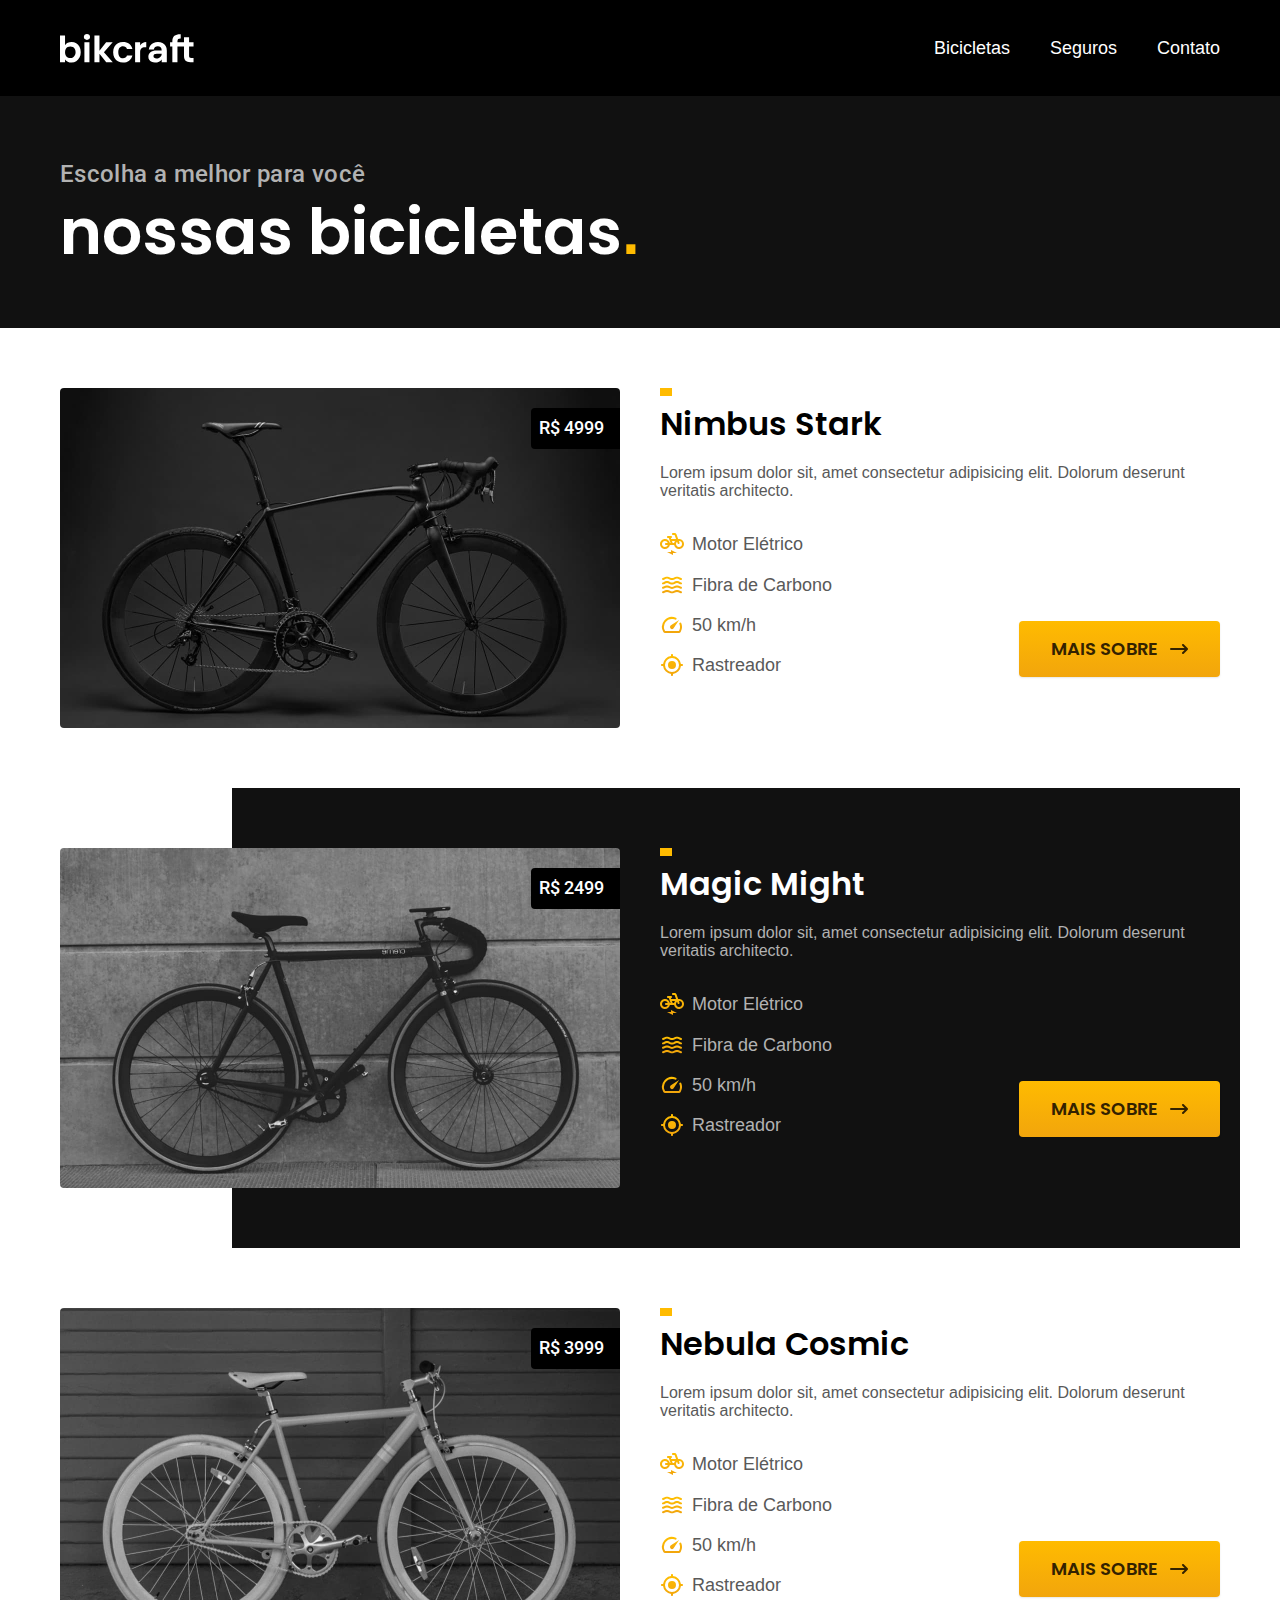
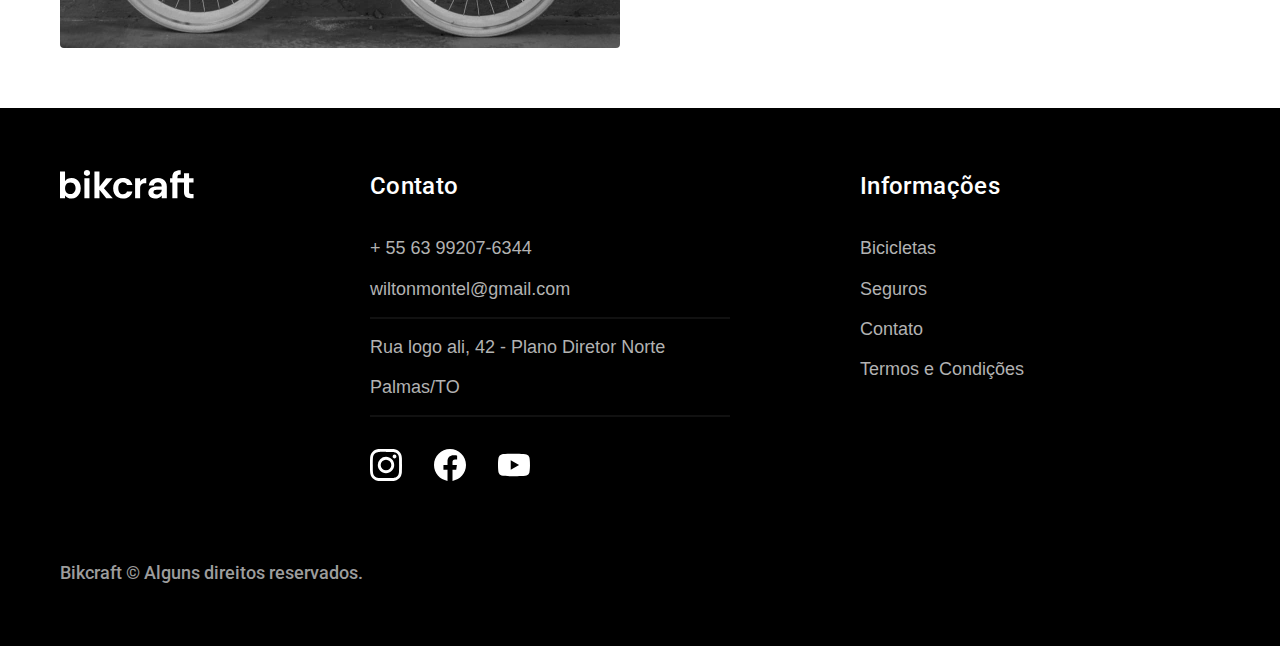
==== bicicletas.html @ 29e3672d "update página bicicletas" ====
<!DOCTYPE html>
<html lang="pt-br">

<head>
  <meta charset="UTF-8">
  <meta http-equiv="X-UA-Compatible" content="IE=edge">
  <meta name="viewport" content="width=device-width, initial-scale=1.0">
  <title>Bicicletas | Bikcraft</title>
  <meta name="description" content="Bicicletas">
  <!-- Css import -->
  <link rel="stylesheet" href="./css/style.css">
  <!-- Fontes -->
  <link rel="preconnect" href="https://fonts.googleapis.com">
  <link rel="preconnect" href="https://fonts.gstatic.com" crossorigin>
  <link href="https://fonts.googleapis.com/css2?family=Merriweather:ital,wght@1,900&family=Poppins:wght@400;600&family=Roboto:wght@400;500&display=swap" rel="stylesheet">
</head>

<body id="bicicletas">
  <header class="header-bg">
    <div class="header container">
      <a href="./">
        <img src="./img/bikcraft.svg" alt="Bikcraft">
      </a>
      <nav aria-label="primaria">
        <ul class="header-menu font-1-m">
          <li><a href="./bicicletas.html">Bicicletas</a></li>
          <li><a href="./seguros">Seguros</a></li>
          <li><a href="./contato">Contato</a></li>
        </ul>
      </nav>
    </div>
  </header>

  <main>
    <div class="titulo-bg">
      <div class="titulo container">
        <p class="font-2-g-b cor-c5">Escolha a melhor para você</p>
        <h1 class="font-1-xgg cor-c0">nossas bicicletas<span class="cor-p1">.</span></h1>
      </div>
    </div>


    <div class="bicicletas container">
      <div class="bicicletas-imagem">
        <img src="./img/bicicletas/nimbus.jpg" alt="Bicicleta preta">
        <span class="font-2-m cor-c0">R$ 4999</span>
      </div>
      <div class="bicicletas-conteudo">
        <h2 class="font-1-gg">Nimbus Stark</h2>
        <p class="font-s-p cor-c8">Lorem ipsum dolor sit, amet consectetur adipisicing elit. Dolorum deserunt veritatis architecto.</p>
        <ul class="font-1-m cor-c8">
          <li><img src="./img/icones/eletrica.svg" alt="">
            Motor Elétrico
          </li>
          <li><img src="./img/icones/carbono.svg" alt="">
            Fibra de Carbono
          </li>
          <li><img src="./img/icones/velocidade.svg" alt="">
            50 km/h
          </li>
          <li><img src="./img/icones/rastreador.svg" alt="">
            Rastreador
          </li>
        </ul>
        <a class="botao seta" href="./bicicletas/nimbus.html">Mais Sobre</a>
      </div>
    </div>

    <div class="bicicletas-bg container">
      <div class="bicicletas">
        <div class="bicicletas-imagem">
          <img src="./img/bicicletas/magic.jpg" alt="Bicicleta preta">
          <span class="font-2-m cor-c0">R$ 2499</span>
        </div>
        <div class="bicicletas-conteudo">
          <h2 class="font-1-gg cor-c0">Magic Might</h2>
          <p class="font-s-p cor-c5">Lorem ipsum dolor sit, amet consectetur adipisicing elit. Dolorum deserunt veritatis architecto.</p>
          <ul class="font-1-m cor-c5">
            <li><img src="./img/icones/eletrica.svg" alt="">
              Motor Elétrico
            </li>
            <li><img src="./img/icones/carbono.svg" alt="">
              Fibra de Carbono
            </li>
            <li><img src="./img/icones/velocidade.svg" alt="">
              50 km/h
            </li>
            <li><img src="./img/icones/rastreador.svg" alt="">
              Rastreador
            </li>
          </ul>
          <a class="botao seta" href="./bicicletas/magic.html">Mais Sobre</a>
        </div>
      </div>
    </div>

    <div class="bicicletas container">
      <div class="bicicletas-imagem">
        <img src="./img/bicicletas/nebula.jpg" alt="Bicicleta preta">
        <span class="font-2-m cor-c0">R$ 3999</span>
      </div>
      <div class="bicicletas-conteudo">
        <h2 class="font-1-gg">Nebula Cosmic</h2>
        <p class="font-s-p cor-c8">Lorem ipsum dolor sit, amet consectetur adipisicing elit. Dolorum deserunt veritatis architecto.</p>
        <ul class="font-1-m cor-c8">
          <li><img src="./img/icones/eletrica.svg" alt="">
            Motor Elétrico
          </li>
          <li><img src="./img/icones/carbono.svg" alt="">
            Fibra de Carbono
          </li>
          <li><img src="./img/icones/velocidade.svg" alt="">
            50 km/h
          </li>
          <li><img src="./img/icones/rastreador.svg" alt="">
            Rastreador
          </li>
        </ul>
        <a class="botao seta" href="./bicicletas/nebula.html">Mais Sobre</a>
      </div>
    </div>


  </main>


  <footer class="footer-bg">
    <div class="footer container">
      <img src="./img/bikcraft.svg" alt="Bikcraft">
      <div class="footer-contato">
        <h3 class="font-2-g-b cor-c0">Contato</h3>
        <ul class="font-2-m cor-c5">
          <li><a href="tel:+556399207-6344">+ 55 63 99207-6344</a></li>
          <li><a href="mailto:wiltonmontel@gmail.com">wiltonmontel@gmail.com</a></li>
          <li>Rua logo ali, 42 - Plano Diretor Norte</li>
          <li>Palmas/TO</li>
        </ul>

        <div class="footer-redes">
          <a href="./">
            <img src="./img/redes/instagram.svg" alt="instagram">
          </a>
          <a href="./">
            <img src="./img/redes/facebook.svg" alt="Facebook">
          </a>
          <a href="./">
            <img src="./img/redes/youtube.svg" alt="Youtuber">
          </a>
        </div>

      </div>
      <div class="footer-informacoes">
        <h3 class="font-2-g-b cor-c0">Informações</h3>
        <nav>
          <ul class="font-1-m cor-c5">
            <li><a href="./bicicletas">Bicicletas</a></li>
            <li><a href="./seguros">Seguros</a></li>
            <li><a href="./contato">Contato</a></li>
            <li><a href="./termos">Termos e Condições</a></li>
          </ul>
        </nav>
      </div>
      <p class="footer-copy font-2-m cor-c6">Bikcraft © Alguns direitos reservados.</p>
    </div>
  </footer>
</body>

</html>
---- css/style.css ----
@import "./global/global.css";
@import "./utilidades/tipografia.css";

/* Header - Cabeçalho */
@import "./global/header.css";

/* Rodapé */
@import "./global/footer.css";

/* Utilidades */
@import "./utilidades/componentes.css";
@import "./utilidades/cores.css";

/* Home */
@import "./home/introducao.css";
@import "./home/tecnologia.css";
@import "./home/parceiros.css";
@import "./home/depoimento.css";

/* Bicicletas */
@import "./bicicletas/bicicletas-lista.css";
@import "./bicicletas/bicicletas.css";

/* Seguros */
@import "./seguros/seguros.css";

/* Termos */
@import "./termos/termos.css";
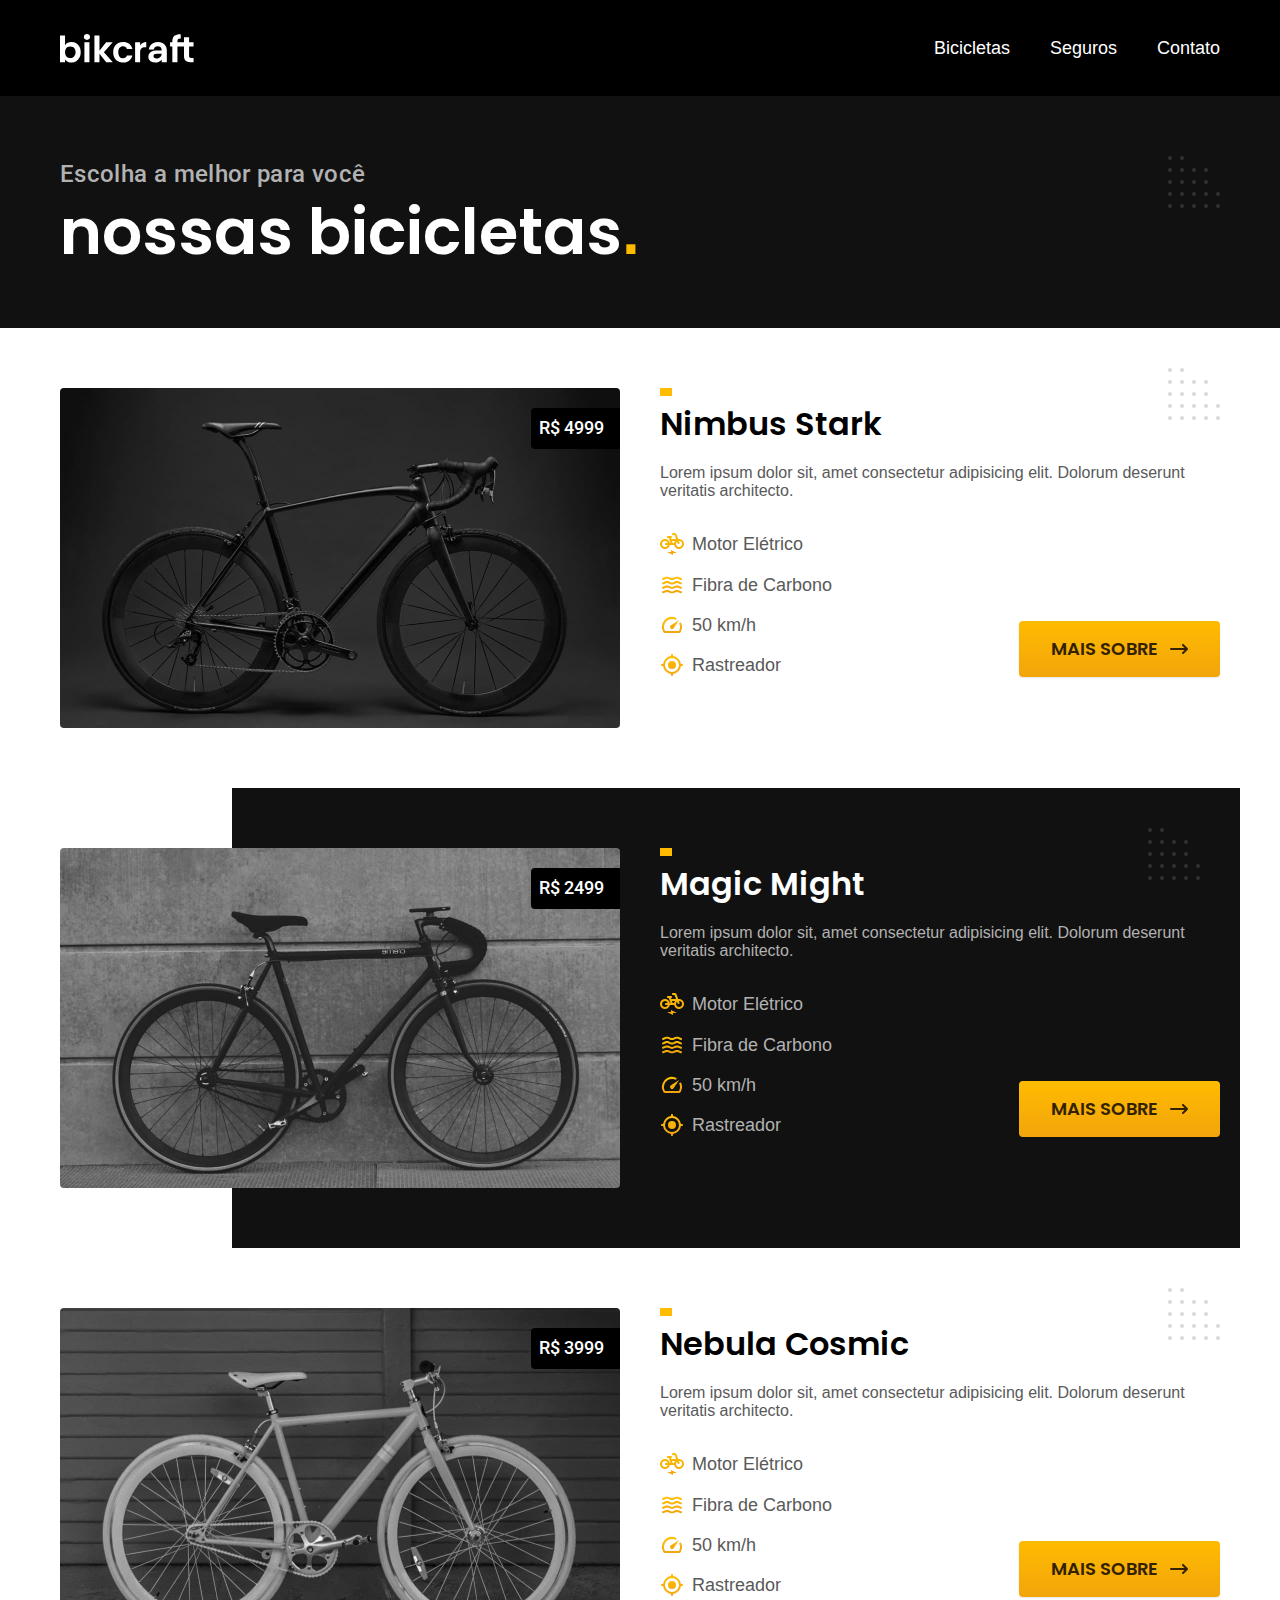
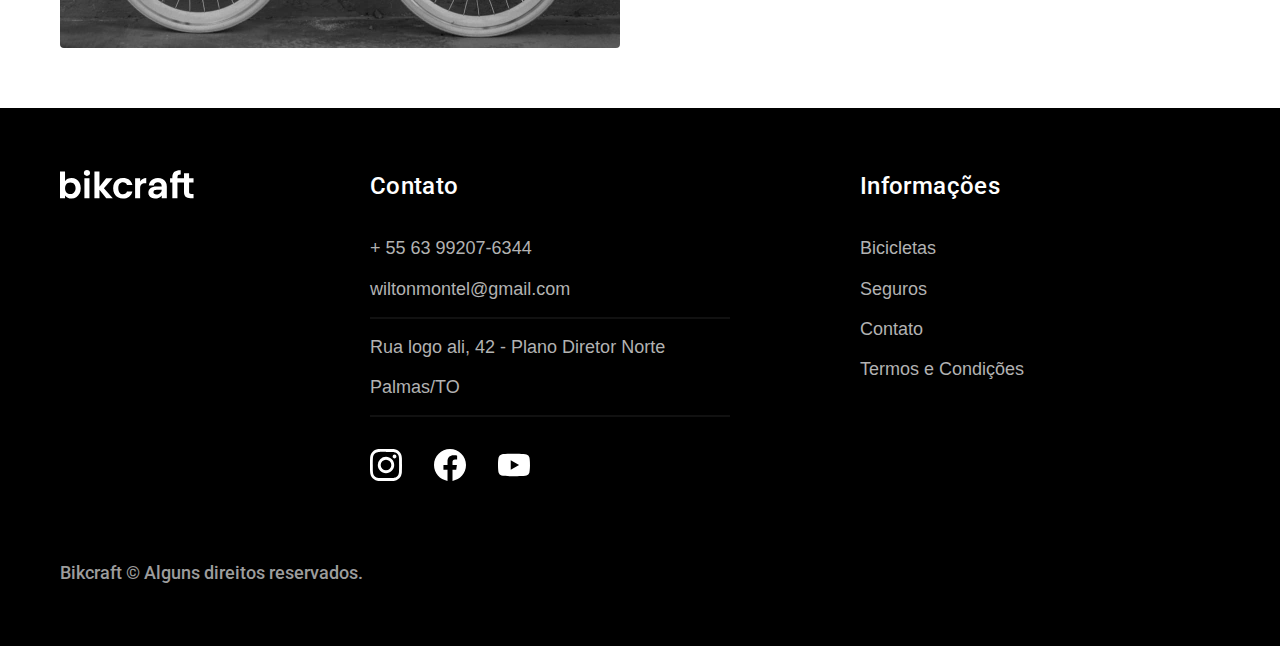
==== commit ef17700b: "otimizado para producao" ====
--- a/bicicletas.html
+++ b/bicicletas.html
@@ -8,7 +8,7 @@
   <title>Bicicletas | Bikcraft</title>
   <meta name="description" content="Bicicletas">
   <!-- Css import -->
-  <link rel="stylesheet" href="./css/style.css">
+  <link rel="stylesheet" href="./css/style.min.css">
   <!-- Fontes -->
   <link rel="preconnect" href="https://fonts.googleapis.com">
   <link rel="preconnect" href="https://fonts.gstatic.com" crossorigin>
@@ -24,8 +24,8 @@
       <nav aria-label="primaria">
         <ul class="header-menu font-1-m">
           <li><a href="./bicicletas.html">Bicicletas</a></li>
-          <li><a href="./seguros">Seguros</a></li>
-          <li><a href="./contato">Contato</a></li>
+          <li><a href="./seguros.html">Seguros</a></li>
+          <li><a href="./contato.html">Contato</a></li>
         </ul>
       </nav>
     </div>
@@ -120,7 +120,6 @@
       </div>
     </div>
 
-
   </main>
 
 
@@ -153,10 +152,10 @@
         <h3 class="font-2-g-b cor-c0">Informações</h3>
         <nav>
           <ul class="font-1-m cor-c5">
-            <li><a href="./bicicletas">Bicicletas</a></li>
-            <li><a href="./seguros">Seguros</a></li>
+            <li><a href="./bicicletas.html">Bicicletas</a></li>
+            <li><a href="./seguros.html">Seguros</a></li>
             <li><a href="./contato">Contato</a></li>
-            <li><a href="./termos">Termos e Condições</a></li>
+            <li><a href="./termos.html">Termos e Condições</a></li>
           </ul>
         </nav>
       </div>
--- a/css/style.min.css
+++ b/css/style.min.css
@@ -0,0 +1 @@
+*{box-sizing:border-box;padding:0;margin:0;font-family:Arial,Helvetica,sans-serif}ul{list-style:none}a{text-decoration:none;color:inherit}img{max-width:100%;display:block;height:auto}img[src$=".jpg"]{border-radius:4px}.font-1-ppp{font:400 0.75em/1.35 Poppins,sans-serif}.font-2-ppp{font:400 0.875rem/1.35 Roboto,sans-serif}.font-1-p{font:400 1rem/1.5 Poppins,sans-serif}.font-2-p{font:400 1rem/1.5 Roboto,sans-serif}.font-1-m,.font-1-m-b{font:400 1.125rem/1.35 Poppins,sans-serif}.font-1-m-b{font-weight:600}.font-2-m{font:500 1.125rem/1.35 Roboto,sans-serif}.font-1-g{font:400 1.5rem/1.5 Poppins,sans-serif}.font-2-g,.font-2-g-b{font:400 1.5rem/1.5 Roboto,sans-serif}.font-2-g-b{font-weight:500;letter-spacing:.015em}.font-1-gg{font:600 2em/1.25 Poppins,sans-serif}.font-2-gg{font:500 2em/1.25 Roboto,sans-serif}.font-1-xgg{font:600 4rem/1.125 Poppins,sans-serif}@media (max-width:1200px){.font-1-xgg{font-size:3rem}.font-2-g,.font-2-g-b{font-size:1.125rem}}@media (max-width:800px){.font-1-xgg{font-size:2rem}.font-1-gg,.font-2-gg{font-size:1.5rem}}.header-bg{background:var(--c12)}.header{display:flex;flex-wrap:wrap;gap:20px;justify-content:space-between;align-items:center;padding:20px 0}.header-menu{display:flex;flex-wrap:wrap;gap:40px}.header-menu a{display:inline-block;color:var(--c0);padding:16px 0;position:relative}.header-menu a::after{content:"";display:block;height:2px;width:0;background:var(--c0);margin-top:4px;transition:.3s;position:absolute}.header-menu a:hover::after{width:100%}@media (max-width:800px){.header-menu{gap:20px}.header-menu a{background:var(--c11);padding:12px 16px;border-radius:4px}.header-menu a:hover{background-color:var(--c10)}.header a::after{display:none}}@media (max-width:600px){.header-menu{gap:12px}.header-menu a{padding:8px 12px;font-size:14px}}.footer-bg{background-color:var(--c12)}.footer{display:grid;grid-template-columns:3fr 5fr 4fr;gap:40px;padding-top:60px;padding-bottom:60px}.footer h3{margin-bottom:32px}.footer-contato ul{margin-bottom:32px}.footer-contato li:nth-child(even):after{content:"";display:block;max-width:360px;height:2px;background:var(--c11);margin-top:16px}.footer li{margin-bottom:16px}.footer-redes{display:flex;gap:32px}.footer a:hover{color:var(--c0)}.footer-copy{grid-column:1/-1;margin-top:40px}@media (max-width:800px){.footer>img{display:none}.footer{grid-template-columns:1fr 1fr}}@media (max-width:600px){.footer{grid-template-columns:1fr;gap:60px}.footer-copy{margin-top:0}}.container{max-width:1200px;padding-left:20px;padding-right:20px;margin-left:auto;margin-right:auto}.botao{display:inline-block;padding:16px 32px;background:linear-gradient(var(--p1),#f2a50c);border-radius:4px;box-shadow:0 1px 2px rgba(0,0,0,.1);text-transform:uppercase;color:var(--p5);font:600 1.125rem/1.35 Poppins,sans-serif;max-width:max-content;border:none;cursor:pointer}.botao:hover{background:linear-gradient(#ffb60d,#e59317)}.botao.secundario{background:var(--c10);color:var(--c2)}.botao.secundario:hover{background:var(--c9)}.botao.seta{display:flex;align-items:center}.botao.seta::after{content:"";display:inline-block;width:18px;height:10px;margin-left:12px;background:url("../img/icones/seta.svg")}@media (max-width:600px){.botao{padding:12px 16px;font-size:1rem}}.link{display:inline-block;color:var(--p1);font:500 1.5rem/1.5 Poppins,sans-serif;text-transform:uppercase;transition:.1s}.link::after{content:"";display:block;width:100%;height:4px;background-color:currentColor}.link:hover{color:var(--c0)}.titulo-bg{padding-top:60px;padding-bottom:60px;background-color:var(--c11)}.titulo{background:url(../img/dec/top-right.svg) no-repeat top right 20px}.titulo p{margin-bottom:4px}@media (max-width:800px){.titulo{padding-top:40px;padding-bottom:40px}.titulo p{font-size:1rem;font-weight:400}}:root{--c0:#ffffff;--c1:#f7f7f7;--c2:#ededed;--c3:#dedede;--c4:#cccccc;--c5:#b2b2b2;--c6:#9c9c9c;--c7:#717171;--c8:#595959;--c9:#404040;--c10:#2e2e2e;--c11:#111111;--c12:#000000;--p1:#ffbb00;--p2:#e4a30b;--p3:#a66f00;--p4:#664400;--p5:#332200}.cor-p1{color:var(--p1)}.cor-p2{color:var(--p2)}.cor-p3{color:var(--p3)}.cor-p4{color:var(--p4)}.cor-p5{color:var(--p5)}.cor-c0{color:var(--c0)}.cor-c1{color:var(--c1)}.cor-c2{color:var(--c2)}.cor-c3{color:var(--c3)}.cor-c4{color:var(--c4)}.cor-c5{color:var(--c5)}.cor-c6{color:var(--c6)}.cor-c7{color:var(--c7)}.cor-c8{color:var(--c8)}.cor-c9{color:var(--c9)}.cor-c10{color:var(--c10)}.cor-c11{color:var(--c11)}.cor-c12{color:var(--c12)}.form{display:grid;grid-template-columns:1fr 1fr;gap:20px}.form label{display:block;font:400 1rem/1.5 Poppins,sans-serif;margin-bottom:4px}.form .col-2{grid-column:span 2}.form input[type=email],.form input[type=text],.form textarea{font:400 1rem/1.5 Roboto,sans-serif;background:var(--c1);border:1px solid var(--c2);padding:12px;border-radius:4px;width:100%}.form input[type=email]:focus,.form input[type=text]:focus,.form textarea:focus{outline:0;border-color:var(--p1);background:var(--c0);box-shadow:0 0 0 2px #fea}@media (max-width:600px){.form{grid-template-columns:1fr}.form .col-2{grid-column:1}}.introducao-bg{background:var(--c12) url(../img/dec/bottom-left.svg) no-repeat bottom 160px left 20px;color:var(--c0);box-shadow:inset 0 -120px var(--c0)}.introducao{display:grid;grid-template-columns:1fr 1fr;gap:0 40px}.introducao-conteudo{align-self:end;padding-bottom:200px}.introducao img{width:100%;height:100%;object-fit:cover;border-radius:4px}.introducao h1{margin-bottom:32px}.introducao h1 span{color:var(--p1)}.introducao p{margin-bottom:20px;color:var(--c5)}@media (max-width:800px){.introducao-bg{background:var(--c11);padding-top:40px;box-shadow:inset 0 -60px var(--c0)}.introducao{grid-template-columns:1fr;gap:32px}.introducao-conteudo{padding-bottom:0}.introducao h1{margin-bottom:16px}.introducao img{height:300px;width:100%}}.tecnologia-bg{background:var(--c11);box-shadow:inset 0 80px var(--c0),inset 0 -80px var(--c0)}.tecnologia{display:grid;grid-template-columns:1fr 1fr;gap:40px}.tecnologia-imagem img{width:100%;height:100%;object-fit:cover;object-position:left}.tecnologia-conteudo{padding-top:160px;padding-bottom:160px}.tecnologia-conteudo>span{display:block;margin-bottom:20px}.tecnologia-conteudo h2{margin-bottom:32px}.tecnologia-conteudo>p{margin-bottom:20px}.tecnologia a{margin-bottom:80px}.tecnologia-vantagens{display:flex;gap:40px}.tecnologia-vantagens h3{margin-bottom:8px;width:max-content}.tecnologia-vantagens img{width:24px;margin-bottom:8px}@media (max-width:800px){.tecnologia-bg{box-shadow:initial}.tecnologia{grid-template-columns:1fr}.tecnologia-conteudo{padding-top:60px;padding-bottom:60px}.tecnologia-imagem{display:none}.tecnologia a{margin-bottom:60px}}@media (max-width:600px){.tecnologia-vantagens{flex-direction:column}}.parceiros{padding-top:60px;padding-bottom:120px}.parceiros h2{margin-bottom:60px}.parceiros ul{padding:0 20px;max-width:1400px;display:grid;grid-template-columns:repeat(4,1fr);margin:0 auto}.parceiros li{display:flex;padding:32px;border-left:2px solid var(--c2)}.parceiros img{margin:auto}.parceiros li:first-child,.parceiros li:nth-child(5){border-left:none}.parceiros li:nth-child(n+5){border-top:2px solid var(--c2)}@media (max-width:800px){.parceiros{padding-bottom:60px}.parceiros li{display:flex;padding:20px}.parceiros h2{margin-bottom:20px}.parceiros ul{grid-template-columns:repeat(2,1fr)}.parceiros li:nth-child(n+3){border-top:2px solid var(--c2)}.parceiros li:nth-child(odd){border-left:none}}.depoimento{display:grid;grid-template-columns:1fr 1fr;background-color:var(--p1);overflow:hidden}.depoimento img{width:100%;height:100%;object-fit:cover;border-radius:0}.depoimento-conteudo{padding:40px 40px 80px 80px;align-self:end;background:url(../img/dec/bottom-right-p.svg) no-repeat bottom 40px right 40px}.depoimento-conteudo p{max-width:32ch;font-family:Merriweather,serif;font-style:italic;font-weight:900;margin-bottom:32px;position:relative}.depoimento p::after,.depoimento p::before{font-size:5rem;color:var(--p2);position:absolute}.depoimento p::before{content:"“";left:-50px;top:-20px}.depoimento p::after{content:"”"}@media (min-width:1200px){.depoimento img{max-height:520px}}@media (max-width:800px){.depoimento{grid-template-columns:1fr;text-align:center}.depoimento-conteudo{padding:40px 20px;justify-self:center}.depoimento img{max-height:200px}}.bicicletas-lista{padding-top:60px;padding-bottom:120px}.bicicletas-lista h2{margin-bottom:40px}.bicicletas-lista ul{display:flex;gap:40px;padding:0 20px 20px 20px;max-width:1400px;margin-left:auto;margin-right:auto;overflow-x:auto}#bicicleta .bicicletas-lista ul{padding:0 0 20px 0}.bicicletas-lista li{min-width:280px}.bicicletas-lista a{display:block}.bicicletas-lista img{margin-bottom:16px}.bicicletas-lista h3{margin-bottom:8px;display:flex;align-items:center}.bicicletas-lista h3::before{content:"";display:inline-block;height:8px;width:12px;margin-right:8px;background:var(--p1);transition:.2s}.bicicletas-lista a:hover h3::before{width:24px}.bicicletas-lista li span{padding-left:20px}@media (max-width:800px){.bicicletas-lista{padding-bottom:60px}.bicicletas-lista ul{gap:20px}}.bicicletas-bg{background-color:var(--c11);box-shadow:inset 15vw 0 #fff}.bicicletas{display:grid;grid-template-columns:1fr 1fr;gap:40px;padding-top:60px;padding-bottom:60px;background:url(../img/dec/top-right.svg) no-repeat top 40px right 20px}.bicicletas-imagem{display:grid}.bicicletas-imagem img{grid-area:1/1}.bicicletas-imagem span{grid-area:1/1;place-self:start end;margin-top:20px;background:var(--c12);display:inline-block;padding:8px 16px 8px 8px;border-radius:4px 0 0 4px}.bicicletas-conteudo{display:grid;grid-template-columns:1fr auto;align-content:start}.bicicletas h2,.bicicletas p{grid-column:1/-1}.bicicletas h2{margin-bottom:20px}.bicicletas h2::before{content:"";display:block;width:12px;height:8px;background-color:var(--p1);margin-bottom:8px}.bicicletas p{margin-bottom:32px}.bicicletas a{place-self:end}.bicicletas ul{display:grid;gap:16px}.bicicletas li{display:flex;align-items:center}.bicicletas-conteudo img{width:24px;margin-right:8px}@media (max-width:800px){.bicicletas-bg{background-color:var(--c11);box-shadow:var(--c11)}.bicicletas{grid-template-columns:1fr;gap:20px;padding-top:40px;padding-bottom:40px}}@media (max-width:500px){.bicicletas-conteudo{grid-template-columns:1fr}.bicicletas ul{font-size:1rem;grid-template-columns:1fr 1fr;margin-bottom:32px}.bicicletas a{place-self:start}}.bicicleta{display:grid;grid-template-columns:repeat(2,1fr);align-items:start;gap:40px;padding-top:60px;padding-bottom:60px}.bicicleta-imagens{display:flex;flex-wrap:wrap;gap:20px}.bicicleta-imagens img{flex:1;min-width:200px}.bicicleta-imagens img:first-child{min-width:100%}.bicicleta-conteudo>p{margin-bottom:32px}.bicicleta-comprar{display:grid;grid-template-columns:max-content auto;align-items:center;justify-items:start;gap:8px 12px;margin-bottom:40px}.bicicleta-comprar a{grid-row:span 2}.bicicleta-comprar span{display:flex;align-items:center;background-color:var(--c12);gap:8px;padding:4px 8px;border-radius:4px}.bicicleta-conteudo h2{text-transform:uppercase;letter-spacing:.015em;margin-bottom:12px}.bicicleta-ficha,.bicicleta-informacoes{padding:32px;background-color:var(--c12);border-radius:4px}.bicicleta-informacoes{margin-bottom:40px;display:grid;grid-template-columns:1fr 1fr;gap:32px}.bicicleta-informacoes img{width:24px;margin-bottom:8px}.bicicleta-informacoes h3{margin-bottom:8px}.bicicleta-ficha li{padding:4px 0;display:flex;justify-content:space-between;border-bottom:1px dashed var(--c10)}.bicicleta-ficha li:last-child{border-bottom:none}.bicicleta-ficha span{color:var(--c6)}@media (max-width:800px){.bicicleta{grid-template-columns:1fr;padding-top:40px;padding-bottom:40px}.bicicleta-imagens{grid-row:2}.titulo{padding-top:0;padding-bottom:0}}@media (max-width:400px){.bicicleta-informacoes{grid-template-columns:1fr}.bicicleta-comprar{grid-template-columns:1fr}}.seguro-bg{background:var(--c11);box-shadow:inset 0 120px var(--c0),inset 0 -120px var(--c12)}.seguro{display:grid;grid-template-columns:1fr 1fr;gap:40px}.seguro-imagem img{width:100%;height:100%;object-fit:cover}.seguro-conteudo{padding:180px 0}.seguro h2{padding-bottom:32px}.seguro p{padding-bottom:20px}@media (max-width:800px){.seguro-bg{box-shadow:inset 0 -60px var(--c12)}.seguro{grid-template-columns:1fr}.seguro-conteudo{grid-row:1;padding-top:40px;padding-bottom:0}}.seguros-bg{background:var(--c11)}.seguros{padding-top:60px;padding-bottom:60px;display:grid;grid-template-columns:1fr 1fr;gap:40px;align-items:center}#seguros .seguros{padding-top:0}.seguros h2{grid-column:1/-1}.seguros-item{background-color:var(--c12);padding:32px 32px 32px 60px;display:grid;grid-template-columns:1fr auto;border-radius:4px}.seguros-item h3{margin-bottom:40px}.seguros-item span{grid-column:2;display:block;text-align:right}.seguros-item ul{grid-column:1/-1;margin-bottom:32px}.seguros-item li{display:flex;align-items:center;position:relative}.seguros-item li+li{margin-top:20px}.seguros-item li::before{content:"";display:inline-block;width:13px;height:9px;background-image:url("../img/icones/lista.svg");position:absolute;left:-21px}.seguros-item a{grid-column:1/-1}@media (max-width:800px){.seguros{grid-template-columns:1fr}}.vantagens-bg{background:var(--c12)}.vantagens{padding-top:120px;padding-bottom:120px}.vantagens h2{margin-bottom:60px}.vantagens ul{display:grid;grid-template-columns:repeat(auto-fit,minmax(280px,max-content));gap:40px 80px}.vantagens h3,.vantagens img{margin-bottom:8px}@media (max-width:800px){.vantagens{padding-top:60px;padding-bottom:60px}.vantagens h2{margin-bottom:40px}.vantagens ul{gap:20px}}.perguntas{padding-top:120px;padding-bottom:120px}.perguntas h2{margin-bottom:60px}.perguntas dl>div{padding:20px;border-radius:4px}.perguntas dl>div:nth-child(odd){background:var(--c2)}.perguntas dt{display:grid;grid-template-columns:auto 1fr auto;align-items:center;gap:8px;cursor:pointer}.perguntas dt::before{content:"";display:inline-block;width:12px;height:8px;background-color:var(--p1)}.perguntas dt::after{content:"";display:inline-block;width:14px;height:6px;background:url("../img/icones/seta-abrir.svg")}.perguntas dd{padding-left:20px;padding-top:16px;max-width:100ch}@media (max-width:800px){.perguntas{padding-top:60px;padding-bottom:60px}.perguntas h2{margin-bottom:40px}}#contato{background:linear-gradient(var(--c11) 600px,var(--c1) 0)}.contato{display:grid;grid-template-columns:5fr 7fr}.contato-dados,.contato-formulario{padding:60px;box-shadow:0 1px 2px rgba(0,0,0,.1)}.contato-dados{border-radius:5px 0 0 5px;background:var(--c12) url(../img/dec/bottom-left.svg) no-repeat bottom 20px left 20px}.contato-formulario{border-radius:0 5px 5px 0;background:var(--c0) url(../img/dec/bottom-right.svg) no-repeat bottom 20px right 40px}.contato-dados h2{margin-bottom:60px}.contato-endereco{margin-bottom:32px;padding-left:28px;background:url(../img/icones/local.svg) no-repeat 0 2px}.contato-endereco p{margin-bottom:8px}.contato-meios a{display:block;max-width:max-content;margin-bottom:8px;padding-left:28px}.contato-meios a:hover{color:var(--c0);transition:.2s}.contato-meios a:first-child{background:url(../img/icones/email.svg) no-repeat 0 2px}.contato-meios a:nth-child(2){margin-bottom:32px}.contato-meios a:last-child{background:url(../img/icones/telefone.svg) no-repeat 0 2px;margin-bottom:60px}.contato-redes{display:flex;gap:32px;padding-left:28px}@media (max-width:800px){.contato{grid-template-columns:1fr}.contato-dados,.contato-formulario{padding:20px}.contato-dados{border-radius:5px 5px 0 0;background:var(--c12)}.contato-formulario{border-radius:0 0 5px 5px}.contato-dados h2,.contato-meios a:last-child{margin-bottom:32px}.contato-redes{margin-bottom:12px}}.lojas{display:grid;grid-template-columns:1fr 1fr;gap:0 40px;padding:120px 0 120px 0}.lojas h2{grid-column:1/-1;margin-bottom:60px}.lojas img{border-radius:4px 4px 0 0}.lojas-item{border-radius:4px;background:var(--c0);box-shadow:0 1px 2px rgba(0,0,0,.1)}.lojas-conteudo{display:grid;grid-template-columns:1fr 1fr;gap:32px 16px;padding:32px}.lojas-conteudo h3,.lojas-horario{grid-column:1/-1}.lojas-dados{display:grid;gap:8px;border-left:2px solid var(--c2);padding-left:12px}.lojas-horario{display:flex;align-items:center;gap:8px}@media (max-width:800px){.lojas{gap:20px;padding:60px 0 60px 0}.lojas h2{margin-bottom:32px}.lojas-conteudo{grid-template-columns:1fr}}@media (max-width:600px){.lojas{grid-template-columns:1fr}}#orcamento{background:linear-gradient(var(--c11) 600px,var(--c1) 0)}.orcamento{display:grid;grid-template-columns:5fr 7fr;padding-bottom:120px}.orcamento h2{text-transform:uppercase;position:relative;display:flex;align-items:center}.orcamento h2::before{content:"";display:inline-block;width:4px;height:8px;background-color:var(--p1);position:absolute;left:-12px}.orcamento-dados,.orcamento-produto{padding:60px;box-shadow:0 1px 2px rgba(0,0,0,.1)}.orcamento-produto{border-radius:5px 0 0 5px;background:var(--c12) url(../img/dec/bottom-left.svg) no-repeat bottom 20px left 20px;display:grid;grid-template-columns:1fr 1fr;gap:20px;align-content:start}.orcamento-produto>*{grid-column:1/-1}.orcamento-produto>label{grid-column:initial}.orcamento-produto label{font:400 1rem/1.5 Poppins,sans-serif;color:var(--c4);background:var(--c10);padding:12px 16px;border-radius:4px;cursor:pointer;display:grid;grid-template-columns:auto 1fr auto;align-items:center;border:1px solid var(--c10)}.orcamento-produto input:checked+label{background:var(--c0);color:var(--c11)}.orcamento-produto label::before{content:"";display:inline-block;box-sizing:border-box;width:12px;height:12px;border:1px solid var(--c6);border-radius:50%;margin-right:8px}.orcamento-produto input:checked+label::before{border-color:var(--c7);box-shadow:inset 0 0 0 2px var(--c0),inset 0 0 0 5px var(--c7)}.orcamento-produto label:hover{background-color:var(--c9);border-color:var(--c9)}.orcamento-produto input:focus+label{box-shadow:0 0 0 2px var(--p1);border-color:var(--c12)}.orcamento-produto label span{display:none}.orcamento-produto input:checked+label span{display:inline-block}.orcamento-produto input{opacity:0;position:absolute;pointer-events:none}.orcamento-dados{border-radius:0 5px 5px 0;background:var(--c0) url(../img/dec/bottom-right.svg) no-repeat bottom 20px right 20px}.orcamento-conteudo{display:none}.orcamento-conteudo h2,.orcamento-dados h2:nth-of-type(n+2){margin-top:20px}#bikcraft:checked~#orcamento-bikcraft,#seguro:checked~#orcamento-seguro{display:grid;gap:20px}.orcamento-detalhes{display:none;background:var(--c0);padding:20px;grid-template-columns:1fr 1fr;border-radius:4px;align-items:center}.orcamento-detalhes li{display:flex;align-items:center;margin-bottom:8px}.orcamento-detalhes li img{width:20px;margin-right:8px}.orcamento-produto input:checked+label+.orcamento-detalhes{display:grid}@media (max-width:1200px){.orcamento-dados,.orcamento-produto{padding:32px}}@media (max-width:800px){.orcamento{grid-template-columns:1fr}.orcamento-produto{border-radius:5px 5px 0 0;background:var(--c12)}.orcamento-dados{border-radius:0 0 5px 5px}}@media (max-width:400px){.orcamento-produto{grid-template-columns:1fr}}.termos{padding:80px 0}.termos h2{font-weight:600;margin-bottom:20px}.termos p+h2{margin-top:40px}.termos p{max-width:80ch;margin-bottom:24px}